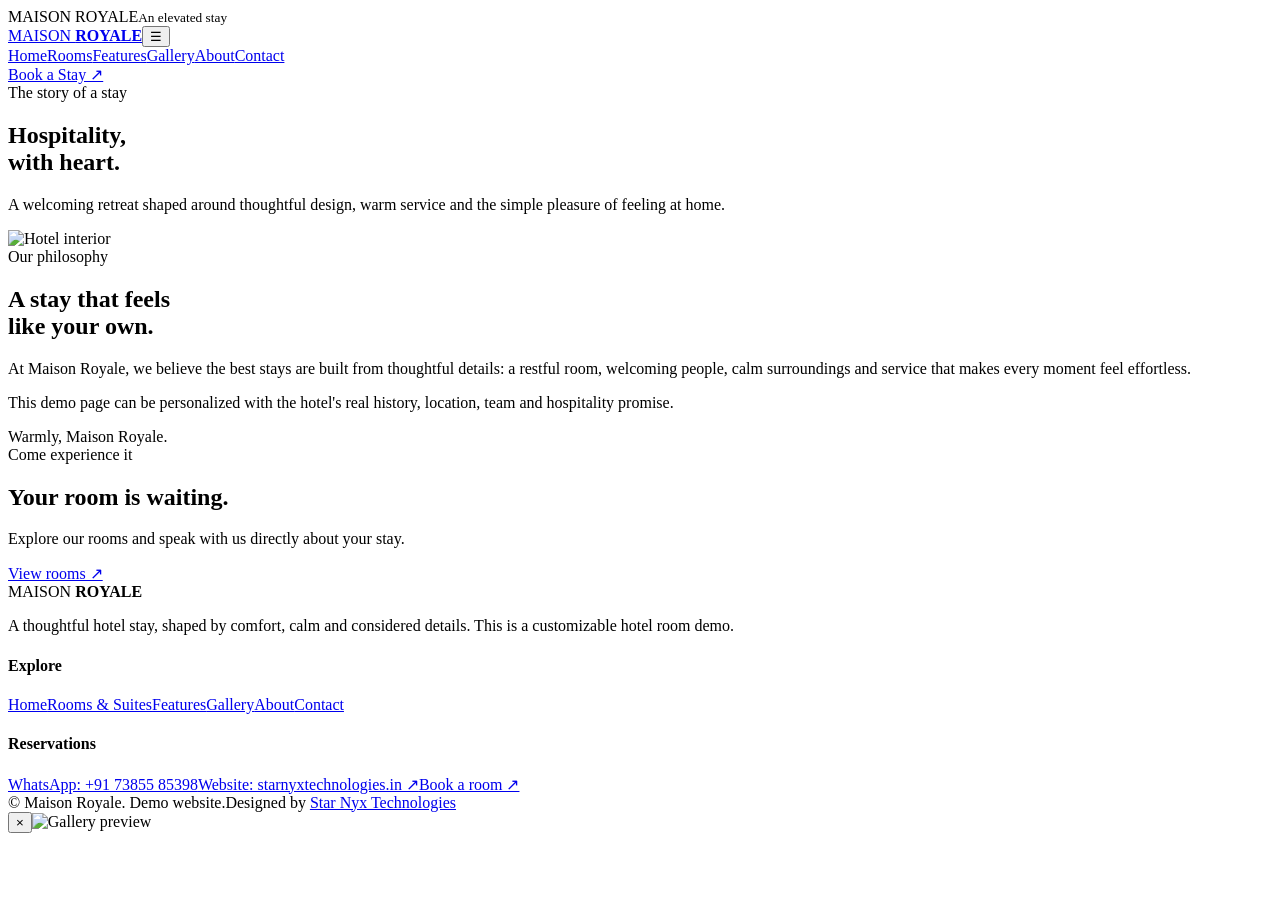
==== about.html @ e9866831 "Add files via upload" ====
<!doctype html><html lang="en"><head><meta charset="utf-8"><meta name="viewport" content="width=device-width,initial-scale=1"><meta name="theme-color" content="#3b1010"><title>About the Hotel | Maison Royale</title><link rel="stylesheet" href="assets/style.css"></head><body>
<div class="loader"><div>MAISON ROYALE<i></i><small>An elevated stay</small></div></div>
<header><a class="logo" href="index.html">MAISON <b>ROYALE</b></a><button class="menu" aria-label="Open navigation">☰</button><nav><a class="" href="index.html">Home</a><a class="" href="rooms.html">Rooms</a><a class="" href="features.html">Features</a><a class="" href="gallery.html">Gallery</a><a class="active" href="about.html">About</a><a class="" href="contact.html">Contact</a></nav><a class="nav-book" href="https://wa.me/917385585398?text=Hello%2C%20I%20would%20like%20to%20enquire%20about%20a%20room." target="_blank" rel="noopener">Book a Stay ↗</a></header>
<main><section class="page-hero" style="--hero:url('https://images.unsplash.com/photo-1618221195710-dd6b41faaea6?auto=format&fit=crop&w=2200&q=90')"><div class="inner"><div class="eyebrow">The story of a stay</div><h1>Hospitality,<br>with heart.</h1><p>A welcoming retreat shaped around thoughtful design, warm service and the simple pleasure of feeling at home.</p></div></section><section class="section"><div class="wrap intro-grid"><div class="intro-img reveal left"><img src="https://images.unsplash.com/photo-1618221195710-dd6b41faaea6?auto=format&fit=crop&w=1100&q=85" alt="Hotel interior"></div><div class="intro-copy reveal right"><div class="eyebrow">Our philosophy</div><h2>A stay that feels<br>like your own.</h2><p>At Maison Royale, we believe the best stays are built from thoughtful details: a restful room, welcoming people, calm surroundings and service that makes every moment feel effortless.</p><p>This demo page can be personalized with the hotel's real history, location, team and hospitality promise.</p><div class="signature">Warmly, Maison Royale.</div></div></div></section><section class="banner"><div class="reveal"><div class="eyebrow" style="justify-content:center">Come experience it</div><h2>Your room is waiting.</h2><p>Explore our rooms and speak with us directly about your stay.</p><a class="btn" href="rooms.html">View rooms ↗</a></div></section></main>
<footer><div class="foot-top"><div><div class="foot-brand">MAISON <b>ROYALE</b></div><p>A thoughtful hotel stay, shaped by comfort, calm and considered details. This is a customizable hotel room demo.</p></div><div class="foot-col"><h4>Explore</h4><a href="index.html">Home</a><a href="rooms.html">Rooms & Suites</a><a href="features.html">Features</a><a href="gallery.html">Gallery</a><a href="about.html">About</a><a href="contact.html">Contact</a></div><div class="foot-col"><h4>Reservations</h4><a href="https://wa.me/917385585398" target="_blank" rel="noopener">WhatsApp: +91 73855 85398</a><a href="https://www.starnyxtechnologies.in/" target="_blank" rel="noopener">Website: starnyxtechnologies.in ↗</a><a href="https://wa.me/917385585398?text=Hello%2C%20I%20would%20like%20to%20book%20a%20room." target="_blank" rel="noopener">Book a room ↗</a></div></div><div class="foot-bottom"><span>© <span class="year"></span> Maison Royale. Demo website.</span><span>Designed by <a href="https://www.starnyxtechnologies.in/" target="_blank" rel="noopener">Star Nyx Technologies</a></span></div></footer>
<div class="lightbox"><button aria-label="Close">×</button><img alt="Gallery preview"></div><script src="assets/script.js"></script></body></html>
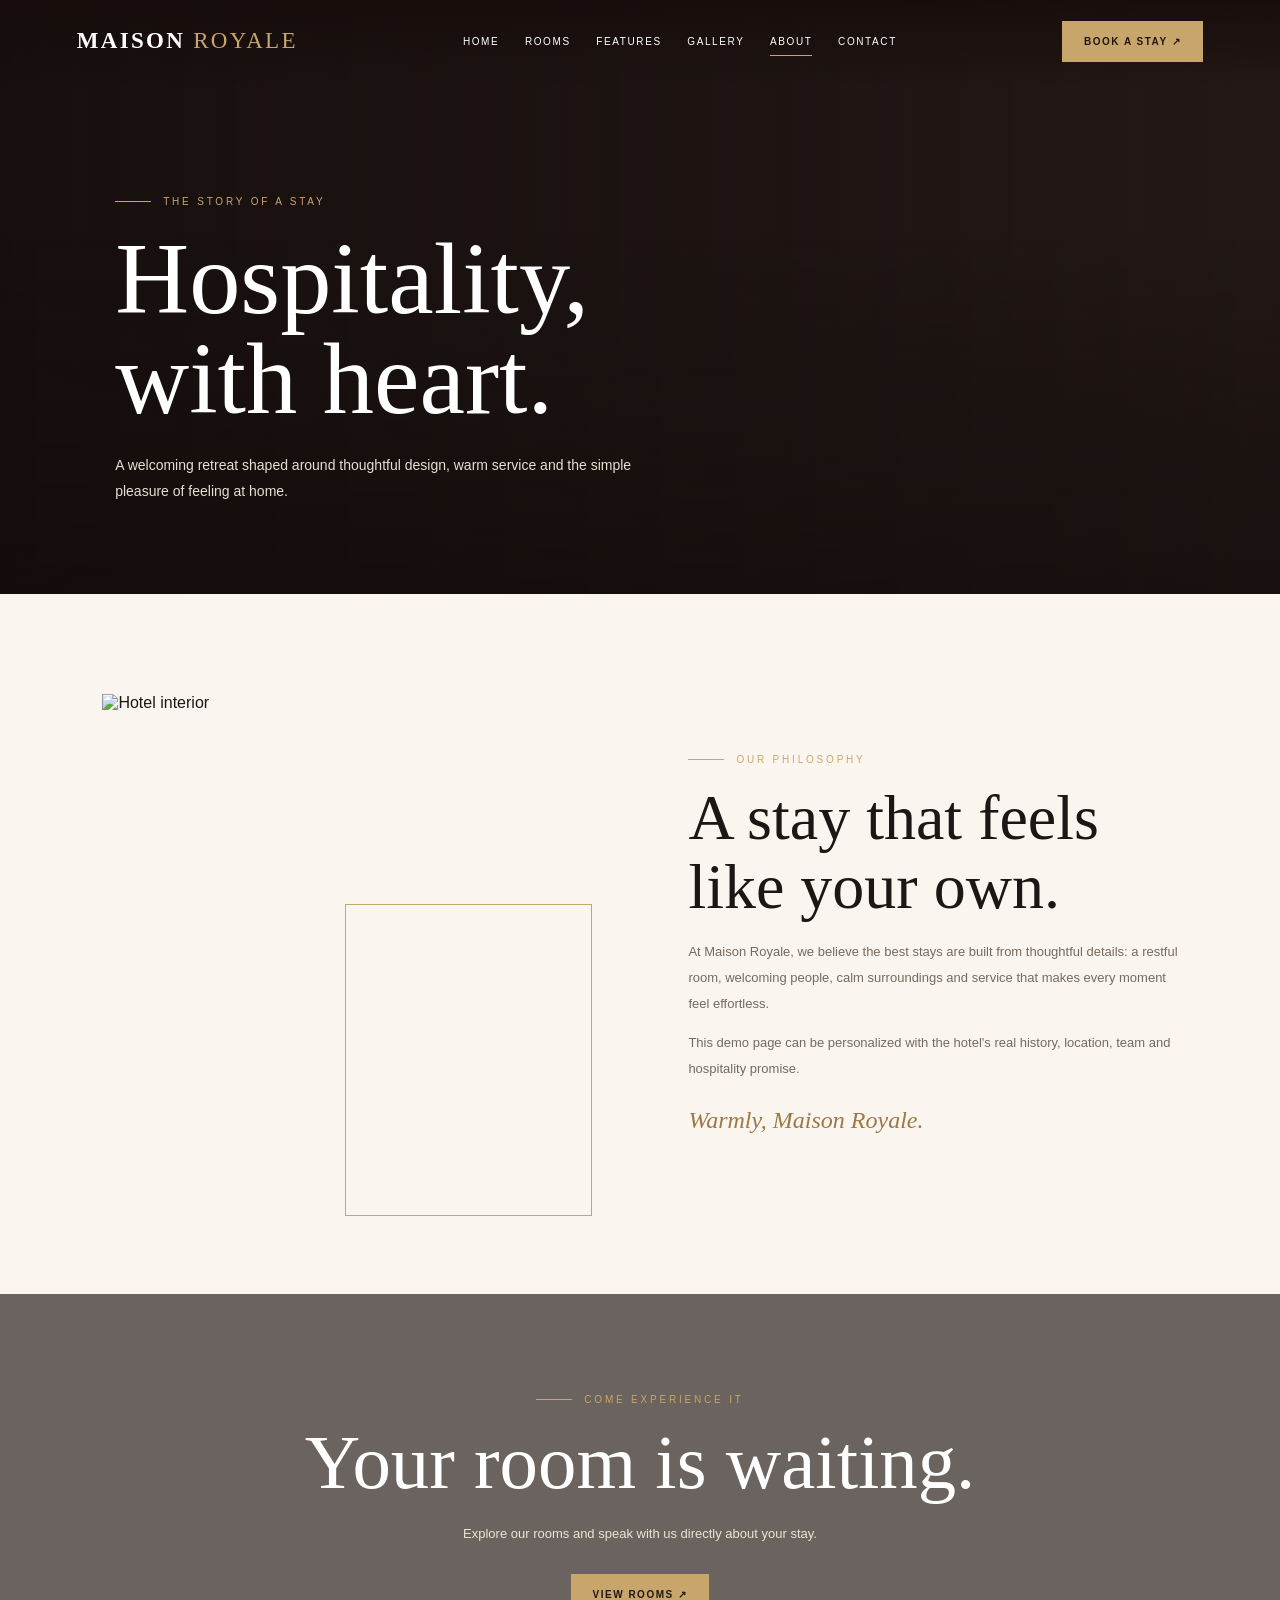
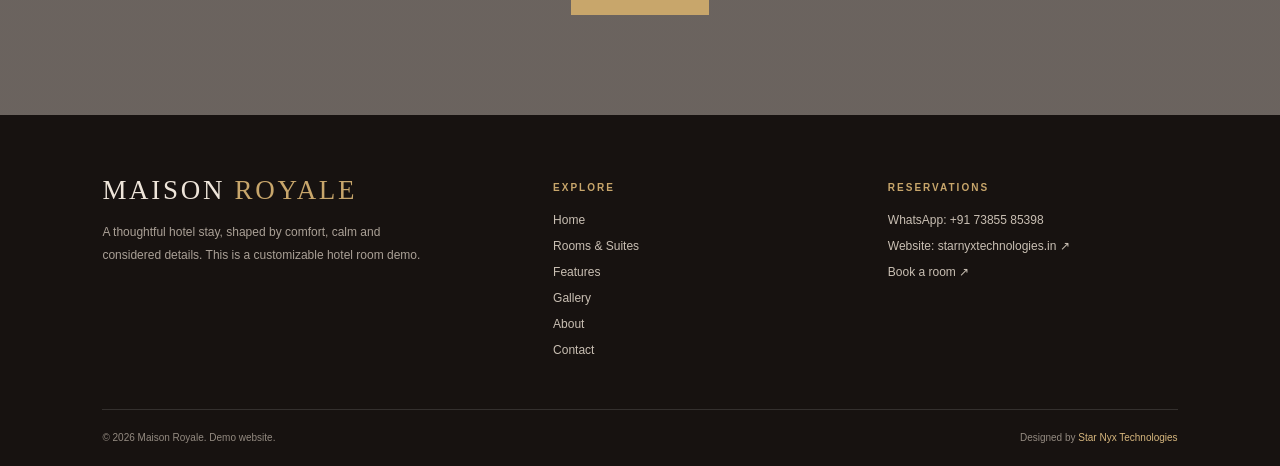
==== commit 4791bda7: "Update about.html" ====
--- a/about.html
+++ b/about.html
@@ -1,6 +1,151 @@
-<!doctype html><html lang="en"><head><meta charset="utf-8"><meta name="viewport" content="width=device-width,initial-scale=1"><meta name="theme-color" content="#3b1010"><title>About the Hotel | Maison Royale</title><link rel="stylesheet" href="assets/style.css"></head><body>
-<div class="loader"><div>MAISON ROYALE<i></i><small>An elevated stay</small></div></div>
-<header><a class="logo" href="index.html">MAISON <b>ROYALE</b></a><button class="menu" aria-label="Open navigation">☰</button><nav><a class="" href="index.html">Home</a><a class="" href="rooms.html">Rooms</a><a class="" href="features.html">Features</a><a class="" href="gallery.html">Gallery</a><a class="active" href="about.html">About</a><a class="" href="contact.html">Contact</a></nav><a class="nav-book" href="https://wa.me/917385585398?text=Hello%2C%20I%20would%20like%20to%20enquire%20about%20a%20room." target="_blank" rel="noopener">Book a Stay ↗</a></header>
-<main><section class="page-hero" style="--hero:url('https://images.unsplash.com/photo-1618221195710-dd6b41faaea6?auto=format&fit=crop&w=2200&q=90')"><div class="inner"><div class="eyebrow">The story of a stay</div><h1>Hospitality,<br>with heart.</h1><p>A welcoming retreat shaped around thoughtful design, warm service and the simple pleasure of feeling at home.</p></div></section><section class="section"><div class="wrap intro-grid"><div class="intro-img reveal left"><img src="https://images.unsplash.com/photo-1618221195710-dd6b41faaea6?auto=format&fit=crop&w=1100&q=85" alt="Hotel interior"></div><div class="intro-copy reveal right"><div class="eyebrow">Our philosophy</div><h2>A stay that feels<br>like your own.</h2><p>At Maison Royale, we believe the best stays are built from thoughtful details: a restful room, welcoming people, calm surroundings and service that makes every moment feel effortless.</p><p>This demo page can be personalized with the hotel's real history, location, team and hospitality promise.</p><div class="signature">Warmly, Maison Royale.</div></div></div></section><section class="banner"><div class="reveal"><div class="eyebrow" style="justify-content:center">Come experience it</div><h2>Your room is waiting.</h2><p>Explore our rooms and speak with us directly about your stay.</p><a class="btn" href="rooms.html">View rooms ↗</a></div></section></main>
-<footer><div class="foot-top"><div><div class="foot-brand">MAISON <b>ROYALE</b></div><p>A thoughtful hotel stay, shaped by comfort, calm and considered details. This is a customizable hotel room demo.</p></div><div class="foot-col"><h4>Explore</h4><a href="index.html">Home</a><a href="rooms.html">Rooms & Suites</a><a href="features.html">Features</a><a href="gallery.html">Gallery</a><a href="about.html">About</a><a href="contact.html">Contact</a></div><div class="foot-col"><h4>Reservations</h4><a href="https://wa.me/917385585398" target="_blank" rel="noopener">WhatsApp: +91 73855 85398</a><a href="https://www.starnyxtechnologies.in/" target="_blank" rel="noopener">Website: starnyxtechnologies.in ↗</a><a href="https://wa.me/917385585398?text=Hello%2C%20I%20would%20like%20to%20book%20a%20room." target="_blank" rel="noopener">Book a room ↗</a></div></div><div class="foot-bottom"><span>© <span class="year"></span> Maison Royale. Demo website.</span><span>Designed by <a href="https://www.starnyxtechnologies.in/" target="_blank" rel="noopener">Star Nyx Technologies</a></span></div></footer>
-<div class="lightbox"><button aria-label="Close">×</button><img alt="Gallery preview"></div><script src="assets/script.js"></script></body></html>+<!doctype html>
+<html lang="en">
+<head>
+<meta charset="utf-8">
+<meta name="viewport" content="width=device-width,initial-scale=1">
+<meta name="theme-color" content="#3b1010">
+<title>About the Hotel | Maison Royale</title>
+
+<link rel="stylesheet" href="./style.css">
+</head>
+
+<body>
+
+<div class="loader">
+<div>MAISON ROYALE<i></i><small>An elevated stay</small></div>
+</div>
+
+<header>
+<a class="logo" href="index.html">MAISON <b>ROYALE</b></a>
+<button class="menu" aria-label="Open navigation">☰</button>
+
+<nav>
+<a href="index.html">Home</a>
+<a href="rooms.html">Rooms</a>
+<a href="features.html">Features</a>
+<a href="gallery.html">Gallery</a>
+<a class="active" href="about.html">About</a>
+<a href="contact.html">Contact</a>
+</nav>
+
+<a class="nav-book" href="https://wa.me/917385585398?text=Hello%2C%20I%20would%20like%20to%20enquire%20about%20a%20room." target="_blank" rel="noopener">Book a Stay ↗</a>
+</header>
+
+<main>
+
+<section class="page-hero" style="--hero:url('https://images.unsplash.com/photo-1618221195710-dd6b41faaea6?auto=format&fit=crop&w=2200&q=90')">
+
+<div class="inner">
+<div class="eyebrow">The story of a stay</div>
+<h1>Hospitality,<br>with heart.</h1>
+<p>A welcoming retreat shaped around thoughtful design, warm service and the simple pleasure of feeling at home.</p>
+</div>
+
+</section>
+
+
+<section class="section">
+
+<div class="wrap intro-grid">
+
+<div class="intro-img reveal left">
+<img src="https://images.unsplash.com/photo-1618221195710-dd6b41faaea6?auto=format&fit=crop&w=1100&q=85" alt="Hotel interior">
+</div>
+
+<div class="intro-copy reveal right">
+
+<div class="eyebrow">Our philosophy</div>
+
+<h2>A stay that feels<br>like your own.</h2>
+
+<p>At Maison Royale, we believe the best stays are built from thoughtful details: a restful room, welcoming people, calm surroundings and service that makes every moment feel effortless.</p>
+
+<p>This demo page can be personalized with the hotel's real history, location, team and hospitality promise.</p>
+
+<div class="signature">Warmly, Maison Royale.</div>
+
+</div>
+
+</div>
+
+</section>
+
+
+<section class="banner">
+
+<div class="reveal">
+
+<div class="eyebrow" style="justify-content:center">Come experience it</div>
+
+<h2>Your room is waiting.</h2>
+
+<p>Explore our rooms and speak with us directly about your stay.</p>
+
+<a class="btn" href="rooms.html">View rooms ↗</a>
+
+</div>
+
+</section>
+
+</main>
+
+
+<footer>
+
+<div class="foot-top">
+
+<div>
+<div class="foot-brand">MAISON <b>ROYALE</b></div>
+
+<p>A thoughtful hotel stay, shaped by comfort, calm and considered details. This is a customizable hotel room demo.</p>
+</div>
+
+
+<div class="foot-col">
+<h4>Explore</h4>
+<a href="index.html">Home</a>
+<a href="rooms.html">Rooms & Suites</a>
+<a href="features.html">Features</a>
+<a href="gallery.html">Gallery</a>
+<a href="about.html">About</a>
+<a href="contact.html">Contact</a>
+</div>
+
+
+<div class="foot-col">
+<h4>Reservations</h4>
+
+<a href="https://wa.me/917385585398" target="_blank" rel="noopener">WhatsApp: +91 73855 85398</a>
+
+<a href="https://www.starnyxtechnologies.in/" target="_blank" rel="noopener">Website: starnyxtechnologies.in ↗</a>
+
+<a href="https://wa.me/917385585398?text=Hello%2C%20I%20would%20like%20to%20book%20a%20room." target="_blank" rel="noopener">Book a room ↗</a>
+
+</div>
+
+</div>
+
+
+<div class="foot-bottom">
+
+<span>© <span class="year"></span> Maison Royale. Demo website.</span>
+
+<span>Designed by
+<a href="https://www.starnyxtechnologies.in/" target="_blank" rel="noopener">Star Nyx Technologies</a>
+</span>
+
+</div>
+
+</footer>
+
+
+<div class="lightbox">
+<button aria-label="Close">×</button>
+<img alt="Gallery preview">
+</div>
+
+
+<script src="./script.js"></script>
+
+</body>
+</html>
--- a/style.css
+++ b/style.css
@@ -0,0 +1,17 @@
+
+@import url('https://fonts.googleapis.com/css2?family=DM+Sans:wght@400;500;600;700&family=Playfair+Display:wght@400;500;600;700&display=swap');
+:root{--ink:#1b1715;--wine:#651d1c;--wine2:#3b1010;--paper:#faf6ef;--cream:#eee4d6;--gold:#c8a66b;--muted:#8d8175;--line:#dfd3c2;--serif:'Playfair Display',Georgia,serif;--sans:'DM Sans',Arial,sans-serif}
+*{box-sizing:border-box}html{scroll-behavior:smooth;scroll-padding-top:90px}body{margin:0;background:var(--paper);color:var(--ink);font-family:var(--sans);overflow-x:hidden}a{color:inherit;text-decoration:none}img{display:block;max-width:100%}.loader{position:fixed;inset:0;z-index:9999;background:var(--wine2);display:grid;place-items:center;color:white;animation:loaderOut .7s ease 1.35s forwards;pointer-events:none}.loader div{text-align:center;font:500 clamp(25px,5vw,48px) var(--serif);letter-spacing:.14em;animation:rise .8s ease both}.loader small{display:block;margin-top:13px;font:10px var(--sans);letter-spacing:.35em;color:var(--gold);text-transform:uppercase}.loader i{display:block;width:0;height:1px;background:var(--gold);margin:17px auto;animation:line 1s .2s forwards}@keyframes loaderOut{to{opacity:0;visibility:hidden}}@keyframes rise{from{opacity:0;transform:translateY(18px)}to{opacity:1;transform:none}}@keyframes line{to{width:140px}}
+header{height:82px;position:fixed;z-index:1000;top:0;left:0;width:100%;padding:0 6%;display:flex;align-items:center;justify-content:space-between;color:#fff;background:linear-gradient(#160c0bd9,transparent);transition:.35s}header.scrolled{height:70px;background:#241211f2;backdrop-filter:blur(14px);box-shadow:0 8px 30px #0002}.logo{font:600 23px var(--serif);letter-spacing:.1em;white-space:nowrap}.logo b{color:var(--gold);font-weight:500}nav{display:flex;gap:clamp(12px,2vw,28px);align-items:center}nav a{font-size:10px;letter-spacing:.16em;text-transform:uppercase;position:relative;padding:9px 0}nav a:after{content:"";position:absolute;left:0;bottom:0;width:0;height:1px;background:var(--gold);transition:.3s}nav a:hover:after,nav a.active:after{width:100%}.nav-book,.btn{display:inline-flex;align-items:center;justify-content:center;padding:14px 21px;background:var(--gold);color:#211712;border:1px solid var(--gold);font-size:10px;font-weight:700;letter-spacing:.15em;text-transform:uppercase;transition:.3s}.nav-book:hover,.btn:hover{background:transparent;color:var(--gold)}.menu{display:none;background:none;border:0;color:white;font-size:26px}
+.page-hero{min-height:66vh;display:flex;align-items:end;position:relative;color:white;padding:150px 9% 75px;background:#261b18;overflow:hidden}.page-hero:before{content:"";position:absolute;inset:0;background:linear-gradient(90deg,#140d0dcc,#140d0d30),var(--hero) center/cover;animation:heroZoom 2s ease both}.page-hero:after{content:"";position:absolute;inset:0;background:linear-gradient(0deg,#100b0a8c,transparent 60%)}@keyframes heroZoom{from{transform:scale(1.12)}to{transform:scale(1)}}.page-hero .inner{position:relative;z-index:2;max-width:850px;animation:rise 1s .15s both}.eyebrow{display:flex;align-items:center;gap:12px;color:var(--gold);font-size:10px;letter-spacing:.28em;text-transform:uppercase}.eyebrow:before{content:"";height:1px;width:36px;background:var(--gold)}h1,h2,h3,p{margin-top:0}.page-hero h1{font:400 clamp(3.4rem,8vw,7rem)/.98 var(--serif);margin:22px 0}.page-hero p{max-width:530px;color:#e8ded2;line-height:1.9;font-size:14px}.wrap{width:min(1160px,84%);margin:auto}.section{padding:100px 0}.heading{display:flex;justify-content:space-between;align-items:end;gap:25px;margin-bottom:42px}.heading h2{font:400 clamp(2.5rem,5vw,4.3rem)/1.05 var(--serif);margin:14px 0 0}.heading p{max-width:370px;color:var(--muted);font-size:13px;line-height:1.9;margin:0}.reveal{opacity:0;transform:translateY(38px);transition:opacity .8s ease,transform .8s cubic-bezier(.2,.7,.2,1)}.reveal.left{transform:translateX(-40px)}.reveal.right{transform:translateX(40px)}.reveal.show{opacity:1;transform:none}.d1{transition-delay:.12s}.d2{transition-delay:.24s}.d3{transition-delay:.36s}
+.home-hero{min-height:100svh;position:relative;color:white;display:flex;align-items:center;background:#211915;overflow:hidden}.home-hero:before{content:"";position:absolute;inset:0;background:linear-gradient(90deg,#130c0bd9,#130c0b25),url('https://images.unsplash.com/photo-1611892440504-42a792e24d32?auto=format&fit=crop&w=2400&q=90') center/cover;animation:heroZoom 2.6s ease both}.home-hero .content{position:relative;z-index:2;margin:100px 0 40px 10%;max-width:760px;animation:rise 1s .2s both}.home-hero h1{font:400 clamp(3.8rem,9vw,8rem)/.95 var(--serif);margin:25px 0}.home-hero h1 em{color:#d9bd8b}.home-hero p{max-width:470px;line-height:1.9;color:#eee3d7;font-size:14px;margin-bottom:30px}.outline{background:transparent;color:white;border-color:#ffffff90;margin-left:10px}.intro-grid{display:grid;grid-template-columns:1fr 1fr;gap:9%;align-items:center}.intro-img{position:relative}.intro-img img{height:500px;width:88%;object-fit:cover;position:relative;z-index:1}.intro-img:after{content:"";position:absolute;right:0;bottom:-22px;width:50%;height:62%;border:1px solid var(--gold)}.intro-copy h2{font:400 clamp(2.5rem,5vw,4.4rem)/1.08 var(--serif);margin:18px 0}.intro-copy p{font-size:13px;line-height:2;color:#756a60}.signature{font:italic 24px var(--serif);color:#9b7847;margin-top:25px}
+.dark{background:#211a17;color:var(--paper)}.dark .heading p{color:#b9aea1}.cards{display:grid;grid-template-columns:repeat(3,1fr);gap:22px}.card{background:#2c231f;transition:transform .4s,box-shadow .4s}.card:hover{transform:translateY(-9px);box-shadow:0 20px 45px #0003}.card-img{height:285px;overflow:hidden;position:relative}.card-img img{height:100%;width:100%;object-fit:cover;transition:transform .8s}.card:hover img{transform:scale(1.08)}.tag{position:absolute;top:17px;left:17px;background:var(--gold);color:#211712;padding:8px 11px;font-size:9px;letter-spacing:.15em;text-transform:uppercase}.card-body{padding:24px}.card h3{font:400 27px var(--serif);margin-bottom:10px}.card p{font-size:12px;line-height:1.8;color:#bdb2a6;min-height:43px}.card-foot{border-top:1px solid #ffffff24;margin-top:18px;padding-top:17px;display:flex;justify-content:space-between;align-items:center}.price{font:400 23px var(--serif);color:#dfc28f}.price small{font:10px var(--sans);color:#bdb2a6}.link{color:var(--gold);font-size:9px;letter-spacing:.16em;text-transform:uppercase;border-bottom:1px solid #9c8054;padding-bottom:5px}
+.amenities{display:grid;grid-template-columns:repeat(4,1fr);gap:1px;background:var(--line);border:1px solid var(--line)}.amenity{background:var(--paper);padding:32px 16px;text-align:center;transition:.3s}.amenity:hover{background:#f0e5d6;transform:translateY(-5px)}.amenity .ico{font-size:25px;color:#9a7748;margin-bottom:13px}.amenity h3{font:400 20px var(--serif);margin-bottom:8px}.amenity p{font-size:11px;color:var(--muted);line-height:1.7;margin:0}
+.gallery-grid{display:grid;grid-template-columns:1.2fr .8fr .8fr;grid-template-rows:245px 245px;gap:13px}.gallery-item{overflow:hidden;position:relative;cursor:pointer;background:#ddd}.gallery-item:first-child{grid-row:span 2}.gallery-item:nth-child(4){grid-column:2/4}.gallery-item img{width:100%;height:100%;object-fit:cover;transition:transform .8s}.gallery-item:hover img{transform:scale(1.08)}.gallery-item:after{content:"VIEW PHOTO ↗";position:absolute;right:15px;bottom:15px;color:white;font-size:9px;letter-spacing:.15em;text-shadow:0 1px 8px #000}
+.banner{padding:100px 8%;text-align:center;color:white;background:linear-gradient(#211713a8,#211713a8),url('https://images.unsplash.com/photo-1571896349842-33c89424de2d?auto=format&fit=crop&w=2000&q=85') center/cover fixed}.banner h2{font:400 clamp(2.8rem,6vw,5.4rem)/1.05 var(--serif);margin:18px 0}.banner p{max-width:580px;margin:0 auto 28px;color:#eee2d5;font-size:13px;line-height:1.9}
+.contact-grid{display:grid;grid-template-columns:1fr 1fr;gap:10%;align-items:center}.contact-grid h2{font:400 clamp(2.7rem,5vw,4.6rem)/1.05 var(--serif);margin:18px 0}.contact-grid p{font-size:13px;line-height:1.9;color:#766b61}.contact-box{background:#241a17;color:white;padding:40px}.contact-box h3{font:400 31px var(--serif)}.contact-box p{color:#c4b7a9}.contact-box .btn{width:100%;margin-top:12px}
+footer{background:#171210;color:#eee5da;padding:60px 8% 23px}.foot-top{display:grid;grid-template-columns:1.4fr 1fr 1fr;gap:45px;padding-bottom:40px;border-bottom:1px solid #ffffff20}.foot-brand{font:500 27px var(--serif);letter-spacing:.1em;margin-bottom:15px}.foot-brand b{color:var(--gold);font-weight:500}footer p{font-size:12px;line-height:1.9;color:#aaa096;max-width:330px}.foot-col h4{font-size:10px;letter-spacing:.2em;text-transform:uppercase;color:var(--gold);margin:7px 0 20px}.foot-col a{display:block;color:#c9bfb3;font-size:12px;margin:12px 0;transition:.2s}.foot-col a:hover{color:var(--gold)}.foot-bottom{display:flex;justify-content:space-between;gap:15px;flex-wrap:wrap;padding-top:22px;color:#938a80;font-size:10px}.foot-bottom a{color:#d7b77e}
+.lightbox{position:fixed;inset:0;background:#080706ef;z-index:2000;display:none;align-items:center;justify-content:center;padding:20px}.lightbox.open{display:flex}.lightbox img{max-width:95%;max-height:88vh;object-fit:contain}.lightbox button{position:absolute;top:18px;right:25px;color:white;background:none;border:0;font-size:38px}
+@media(max-width:900px){nav{gap:12px}nav a{font-size:9px}.cards{grid-template-columns:repeat(2,1fr)}.card:last-child{grid-column:span 2}.wrap{width:88%}.section{padding:82px 0}}
+@media(max-width:680px){header{height:70px;padding:0 6%}.logo{font-size:19px}.menu{display:block}nav{display:none;position:absolute;top:70px;left:0;width:100%;background:#241211;padding:20px 7% 25px;flex-direction:column;align-items:flex-start;gap:15px}nav.open{display:flex}.nav-book{display:none}.page-hero{min-height:57vh;padding:130px 7% 55px}.page-hero h1{font-size:clamp(3.2rem,14vw,5rem)}.home-hero .content{margin:100px 7% 55px}.home-hero h1{font-size:clamp(3.5rem,15vw,5.5rem)}.wrap{width:86%}.section{padding:75px 0}.heading{display:block}.heading p{margin-top:15px}.intro-grid,.contact-grid{grid-template-columns:1fr;gap:50px}.intro-img img{height:360px}.cards{grid-template-columns:1fr}.card:last-child{grid-column:auto}.card-img{height:260px}.amenities{grid-template-columns:repeat(2,1fr)}.amenity{padding:24px 10px}.gallery-grid{grid-template-columns:1fr 1fr;grid-template-rows:210px 145px 145px}.gallery-item:first-child{grid-row:span 2}.gallery-item:nth-child(4){grid-column:1/3}.banner{background-attachment:scroll;padding:78px 7%}.contact-box{padding:29px 23px}.foot-top{grid-template-columns:1fr 1fr;gap:28px}.foot-top>div:first-child{grid-column:1/3}.foot-bottom{font-size:9px}}
+@media(prefers-reduced-motion:reduce){*,*:before,*:after{animation-duration:.01ms!important;transition-duration:.01ms!important;scroll-behavior:auto!important}.reveal{opacity:1;transform:none}}
